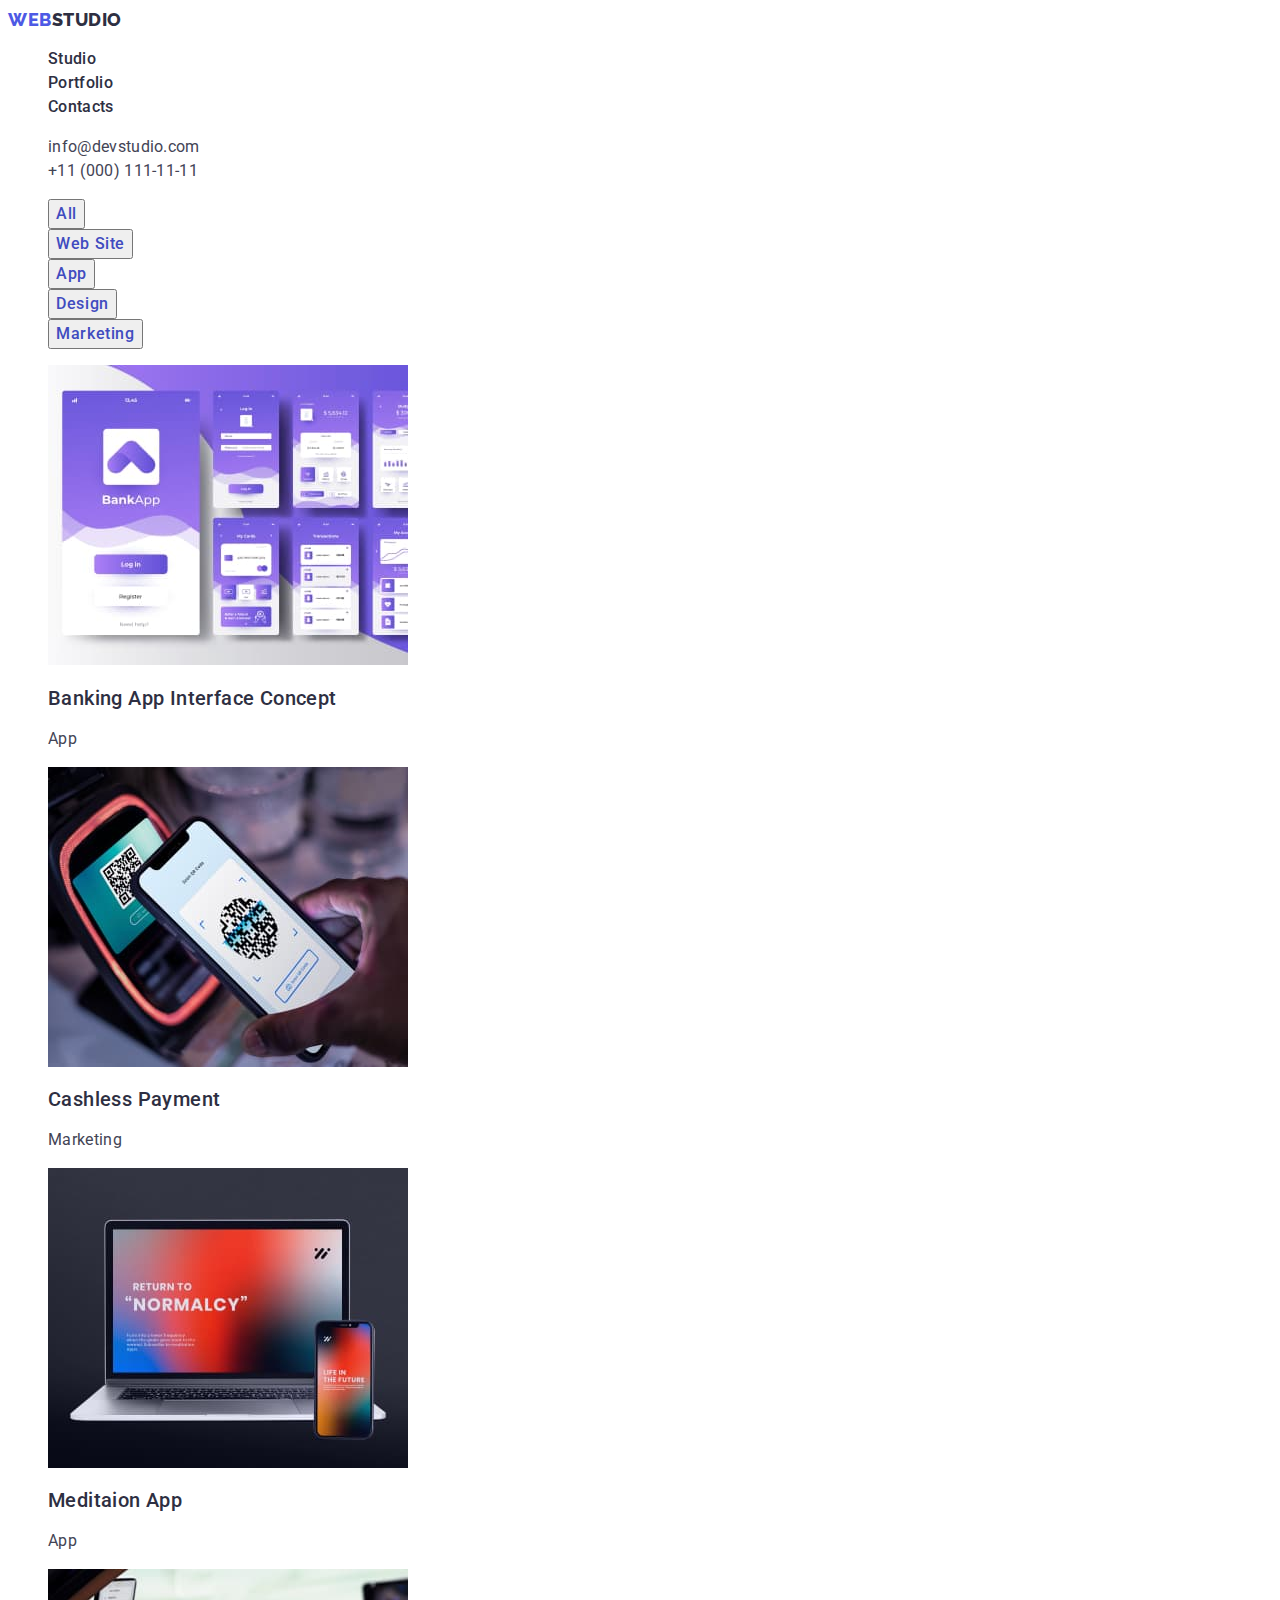
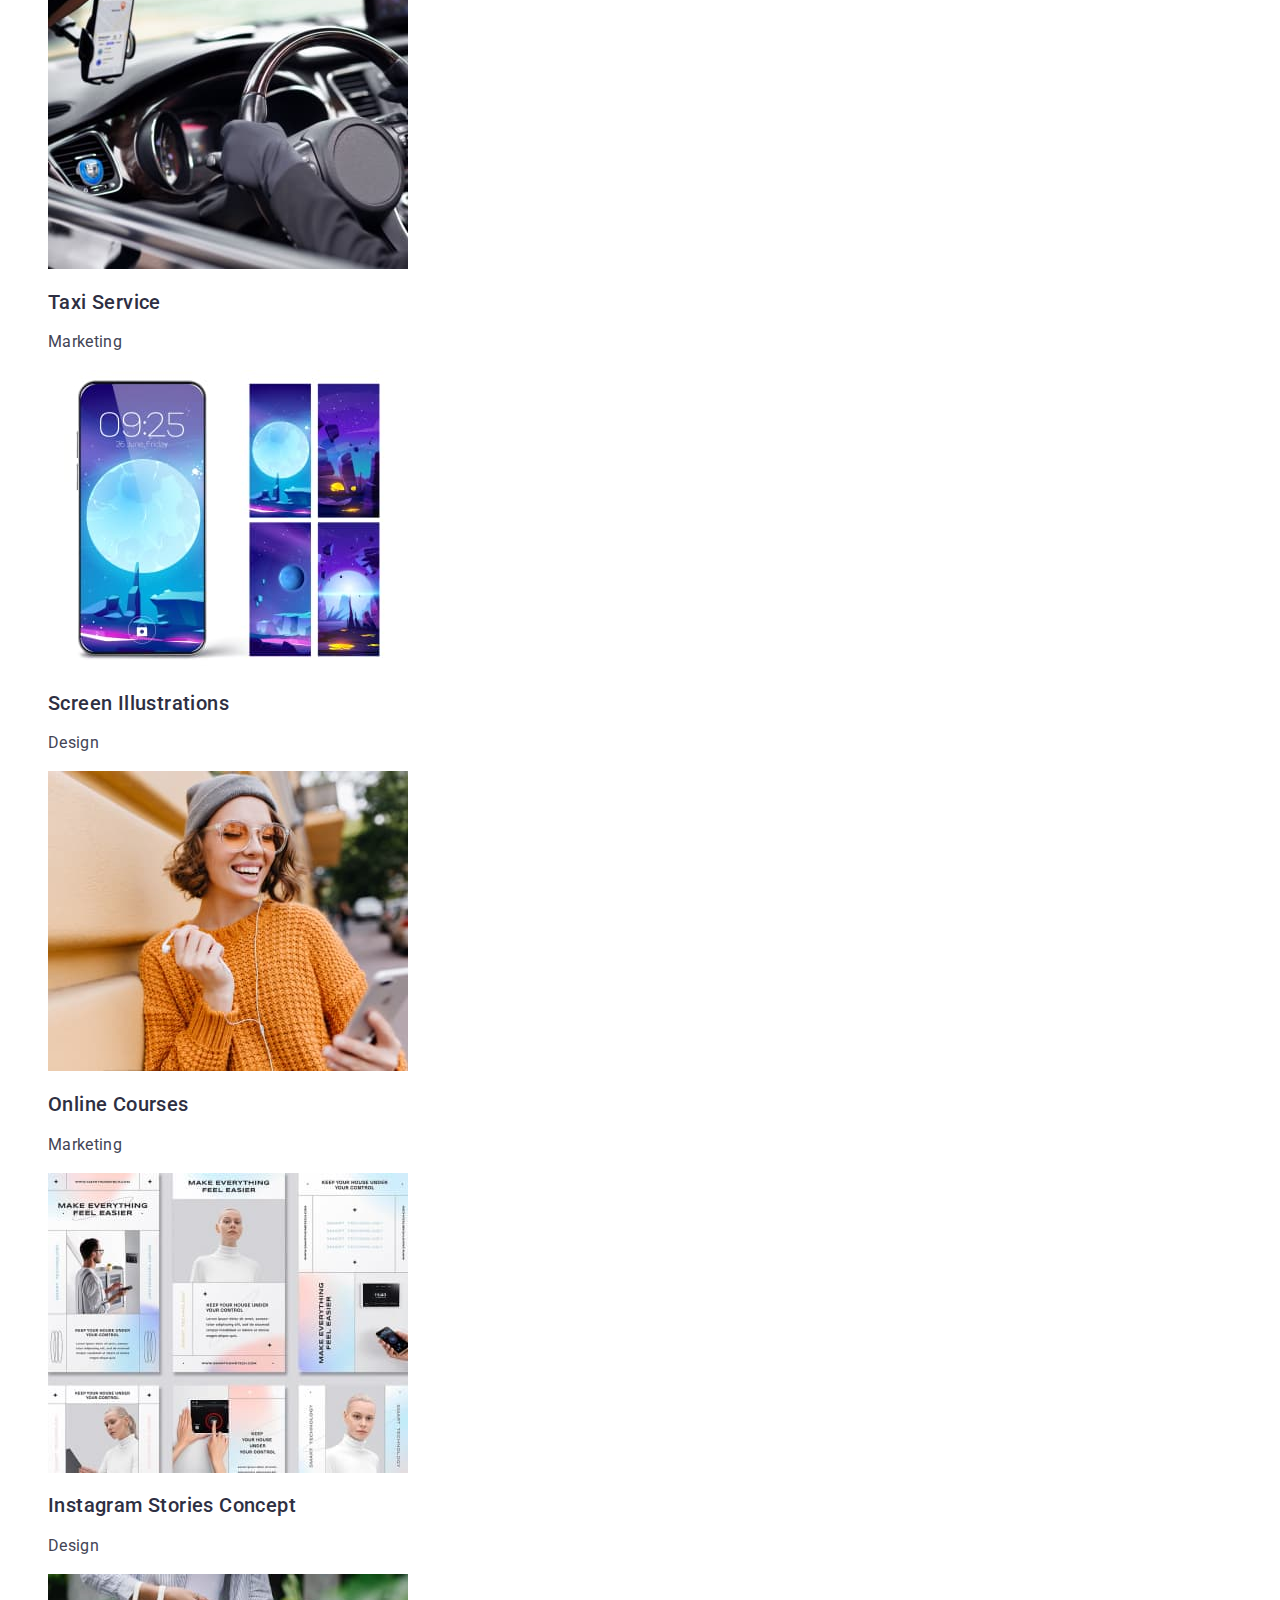
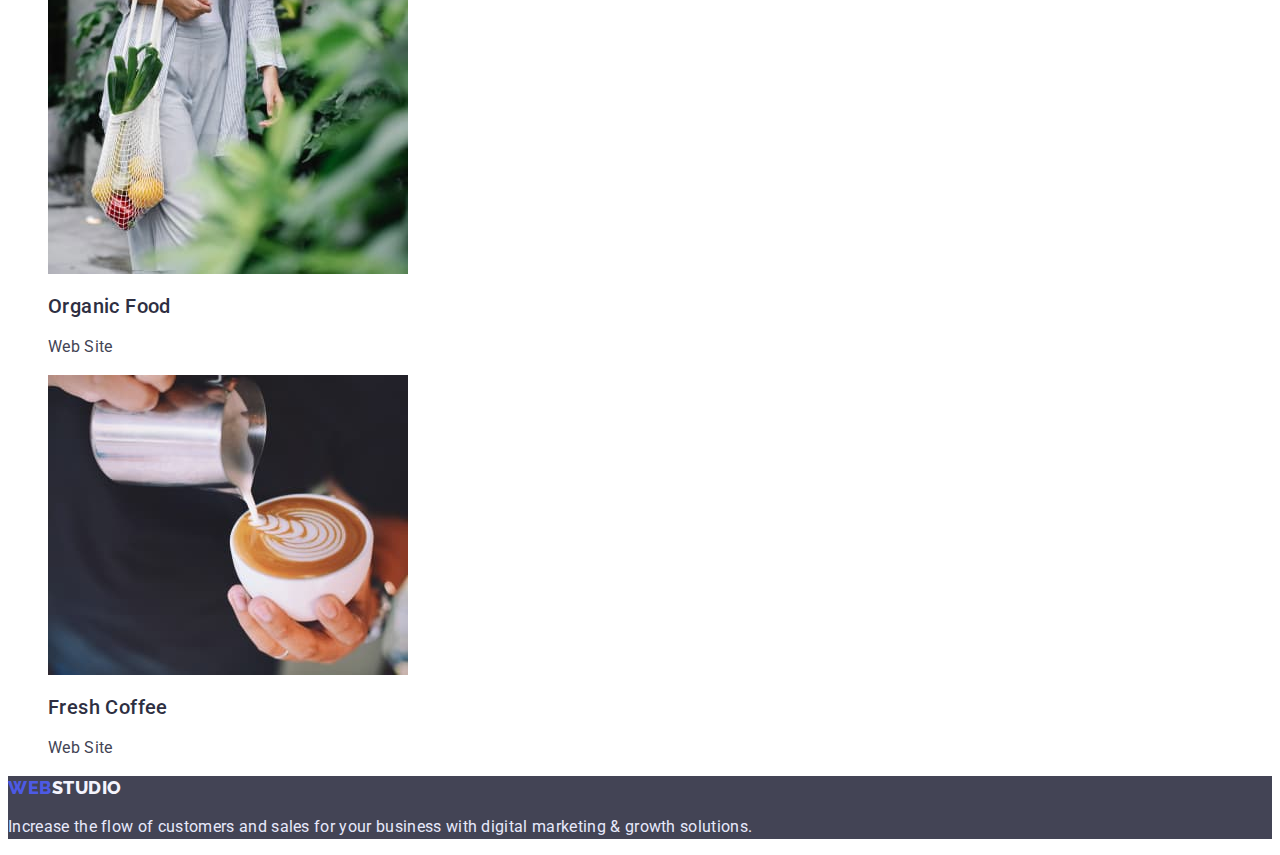
==== portfolio.html @ 94c4f888 "work two" ====
<!DOCTYPE html>
<html lang="en">
<head>
    <meta charset="UTF-8">
    <meta http-equiv="X-UA-Compatible" content="IE=edge">
    <meta name="viewport" content="width=device-width, initial-scale=1.0">
    <title>Document</title>
    <link rel="preconnect" href="https://fonts.googleapis.com">
    <link rel="preconnect" href="https://fonts.gstatic.com" crossorigin>
    <link href="https://fonts.googleapis.com/css2?family=Raleway:wght@800&family=Roboto:wght@400;500;700;900&display=swap" 
    rel="stylesheet">
    
    <link rel="stylesheet" href="css/style.css">
</head>
<body>
    <header class="header">
        <nav class="header-navigation">
            <a href="./index.html" class="header-logo link"> Web<span class="colortext-logo">Studio</span>  </a> 
            <ul class="header-list list">
                <li class="header-item"><a href="#studio" class="header-link link" id="studio">Studio</a></li>
                <li class="header-item"><a href="portfolio.html" class="header-link link" id="portfolio">Portfolio</a></li>
                <li class="header-item"><a href="" class="header-link link">Contacts</a></li>
            </ul>
        </nav>
        <address class="header-address">
            <ul class="header-address-list list">
                <li>
                    <a href="mailto:info@devstudio.com" class="header-gmail link " > info@devstudio.com</a>
                    </li>
                <li>
                    <a href="tel:+110001111111" class="header-tell link  " >  +11 (000) 111-11-11</a>
                </li> 
            </ul>
        </address>
    </header>
    <main>
        <section>
            <ul class="button-list list">
                <li>
                    <button type="button" class="button-list-text">All</button>
                </li>
                <li>
                    <button type="button" class="button-list-text">Web Site</button>
                </li>
                <li>
                    <button type="button" class="button-list-text">App</button>
                </li>
                <li>
                    <button type="button" class="button-list-text">Design</button>
                </li>
                <li>
                    <button type="button" class="button-list-text">Marketing</button>
                </li>
                </ul>
            <h1 class="visually-hidden">One section</h1>
            <ul class="photo-list list">
                <li>
                <img src="./img/photo-one.jpg" alt="img-photo-one" width="360">
                <h2 class="photo-title">Banking App Interface Concept</h2>
                <p class="pragraph-title">App</p>
            </li>
            <li><img src="./img/photo-two.jpg" alt="img-photo-two" width="360">
                <h2 class="photo-title">Cashless Payment</h2>
                <p class="pragraph-title">Marketing</p>
            </li>
            <li> <img src="./img/photo-three.jpg" alt="img-photo-three" width="360">
                <h2 class="photo-title">Meditaion App</h2>
                <p class="pragraph-title">App</p>
            </li>
            <li>
                <img src="./img/auto.jpg" alt="img-photo-auto" width="360">
                <h2 class="photo-title">Taxi Service</h2>
                <p class="pragraph-title">Marketing</p>
            </li>
            <li><img src="./img/phon.jpg" alt="img-photo-phone" width="360">
                <h2 class="photo-title">Screen Illustrations</h2>
                <p class="pragraph-title">Design</p>
            </li>
            <li> <img src="./img/girl.jpg" alt="img-photo-girle" width="360">
                <h2 class="photo-title"> Online Courses</h2>
                <p class="pragraph-title">Marketing</p>
            </li>
            <li>
                <img src="./img/stories.jpg" alt="img-stories" width="360"> 
                <h2 class="photo-title">Instagram Stories Concept</h2>
                <p class="pragraph-title">Design</p>
            </li>
            <li>
                <img src="./img/food.jpg" alt="img-food" width="360">
                <h2 class="photo-title">Organic Food</h2>
                <p class="pragraph-title">Web Site</p>
            </li>
            <li>
                <img src="./img/coffe.jpg" alt="img-coffe" width="360">
                <h2 class="photo-title">Fresh Coffee</h2>
                <p class="pragraph-title">Web Site</p>
            </li>
        </ul>  
        </section>
    </main>
    <footer class="footer">
        <a href="./index.html" class="header-logo link"> Web<span class="colortext">Studio</span>  </a> 
        <p class="footer-parag">Increase the flow of customers and sales for your 
            business with digital marketing & growth solutions.
        </p>
    </footer>
    </body>
</html>
---- css/style.css ----
body{
    font-family:'Roboto', sans-serif;
    color: var(--navyblue-headlines);
} 
/* _________прибрати крапки та підкресення______*/
.list{
    list-style: none;
}
.link{
    text-decoration: none;
}
/*__________________ заховати заголовок_______________*/
.visually-hidden {
    position: absolute;
    width: 1px;
    height: 1px;
    margin: -1px;
    border: 0;
    padding: 0;
    white-space: nowrap;
    clip-path: inset(100%);
    clip: rect(0 0 0 0);
    overflow: hidden;
}
/*  ___________________задати змінну________________________ */
:root{
--navyblue-headlines: #2E2F42;
--title:#FFFFFF;
--iris:#4D5AE5;
--layout-paragrph:#434455;
--paragraph-color-laver:#E7E9FC;
--cloud:#F4F4FD;
--portfolio-button:#404BBF;
}
/* HEADER */
.header-logo {
font-family: 'Raleway';
font-weight: 800;
font-size: 18px;
line-height: 1.3;
letter-spacing: 0.03em;
text-transform: uppercase;
color:var(--iris);
}
.colortext-logo {
    color: var(--navyblue-headlines);
}
.header-link {
font-weight: 500;
font-size: 16px;
line-height: 1.5;
letter-spacing: 0.02em;
color: var(--navyblue-headlines);
}
.header-link:hover,
.header-link:focus{
    color: var(--iris);
}
/* --------studio-------- */
.studio-suptitle{
    color:var(--navyblue-headlines);
}
.studio-title{
color:var(--navyblue-headlines);
}
.portfolio-suptitle{
color: var(--navyblue-headlines);
}
.portfolio-title{
color: var(--navyblue-headlines);
}
.header-gmail {
    font-style: normal;
    font-size: 16px;
    line-height: 1.5;
    letter-spacing: 0.02em;
    color: var(--layout-paragrph);
}
.header-gmail:hover,
.header-gmail:focus{
    color: var(--iris);
}
.header-tell{
    font-style: normal;
    font-size: 16px;
    line-height: 1.5;
    letter-spacing: 0.02em;
    color: var(--layout-paragrph);
}
.header-tell:hover,
.header-tell:focus{
    color: var(--iris);
}
/* _____________Section 1 - hero */
.hero {
background:var(--navyblue-headlines);
}
.hero-text {
font-size: 56px;
line-height: 1.07;
text-align: center;
letter-spacing: 0.02em;
color: var(--title);
}


.hero-button {
    font-family: 'Roboto',sans-serif;
    font-weight: 500;
    font-size: 16px;
    line-height: 1.5;
    letter-spacing: 0.04em;
    background-color:var(--portfolio-button);
    color:var(--title);
    cursor: pointer;
}
.hero-button:hover,
.hero-button:focus{
    background:var(--iris);

}
/*_________________ Section 2 _________________*/
.work-item-title {
    font-weight: 500;
    font-size: 20px;
    line-height: 1.2;
    letter-spacing: 0.02em;
    color:var(--navyblue-headlines);
}
.parag {
    font-size: 16px;
line-height: 1.5;
letter-spacing: 0.02em;
color:var(--layout-paragrph);
}
/*_______________ Section 3_______________________ */
.photo-text {
font-size: 36px;
line-height: 1.1;
text-align: center;
letter-spacing: 0.02em;
text-transform: capitalize;
color: var(--navyblue-headlines);
}
/* ______________________Section 4 _____________________*/
.title-our-time {
    font-size: 36px;
line-height: 1.1;
text-align: center;
letter-spacing: 0.02em;
text-transform: capitalize;
color: var(--navyblue-headlines);
}
.resume {
    font-weight: 500;
    font-size: 20px;
    line-height: 1.2;
    text-align: center;
    letter-spacing: 0.02em;
    color: var(--navyblue-headlines);
}
.paragraph-resume {
    font-size: 16px;
line-height: 1.5;
text-align: center;
letter-spacing: 0.02em;
color: var(--layout-paragrph);
}
/*______________________ footer */
.footer {
    background-color:var(--layout-paragrph);
}
.header-logo {
    font-family: 'Raleway';
font-weight: 800;
font-size: 18px;
line-height: 1.3;
letter-spacing: 0.03em;
text-transform: uppercase;
color:var(--iris);
    
}
.colortext {
    color: var(--cloud);
}
.footer-parag {
font-size: 16px;
line-height: 1.5;
letter-spacing: 0.02em;
color:var(--paragraph-color-laver);
}
.footer-name {
    position: absolute;
    width: 1440px;
    height: 310px;
    top: 2280px;
    font-family: 'Raleway';
font-weight: 800;
font-size: 18px;
line-height: 1.3;
align-items: center;
letter-spacing: 0.03em;
text-transform: uppercase;
color: var(--iris);
}
/*____________________________ portfolio __________________________________*/

.button-list-text {
    font-family: 'Roboto',sans-serif;
    font-weight: 500;
    font-size: 16px;
    line-height: 1.5;
    letter-spacing: 0.04em;
    color:var(--portfolio-button);
    cursor: pointer;
}

.button-list-text:hover,
.button-list-text:focus{
    background-color: var(--iris);
    color: var(--title);
}

.photo-title {
    font-weight: 500;
font-size: 20px;
line-height: 1.2;
letter-spacing: 0.02em;
color:var(--navyblue-headlines);
    
}
.pragraph-title {
font-size: 16px;
line-height: 1.5;
letter-spacing: 0.02em;
color:var(--layout-paragrph);

}
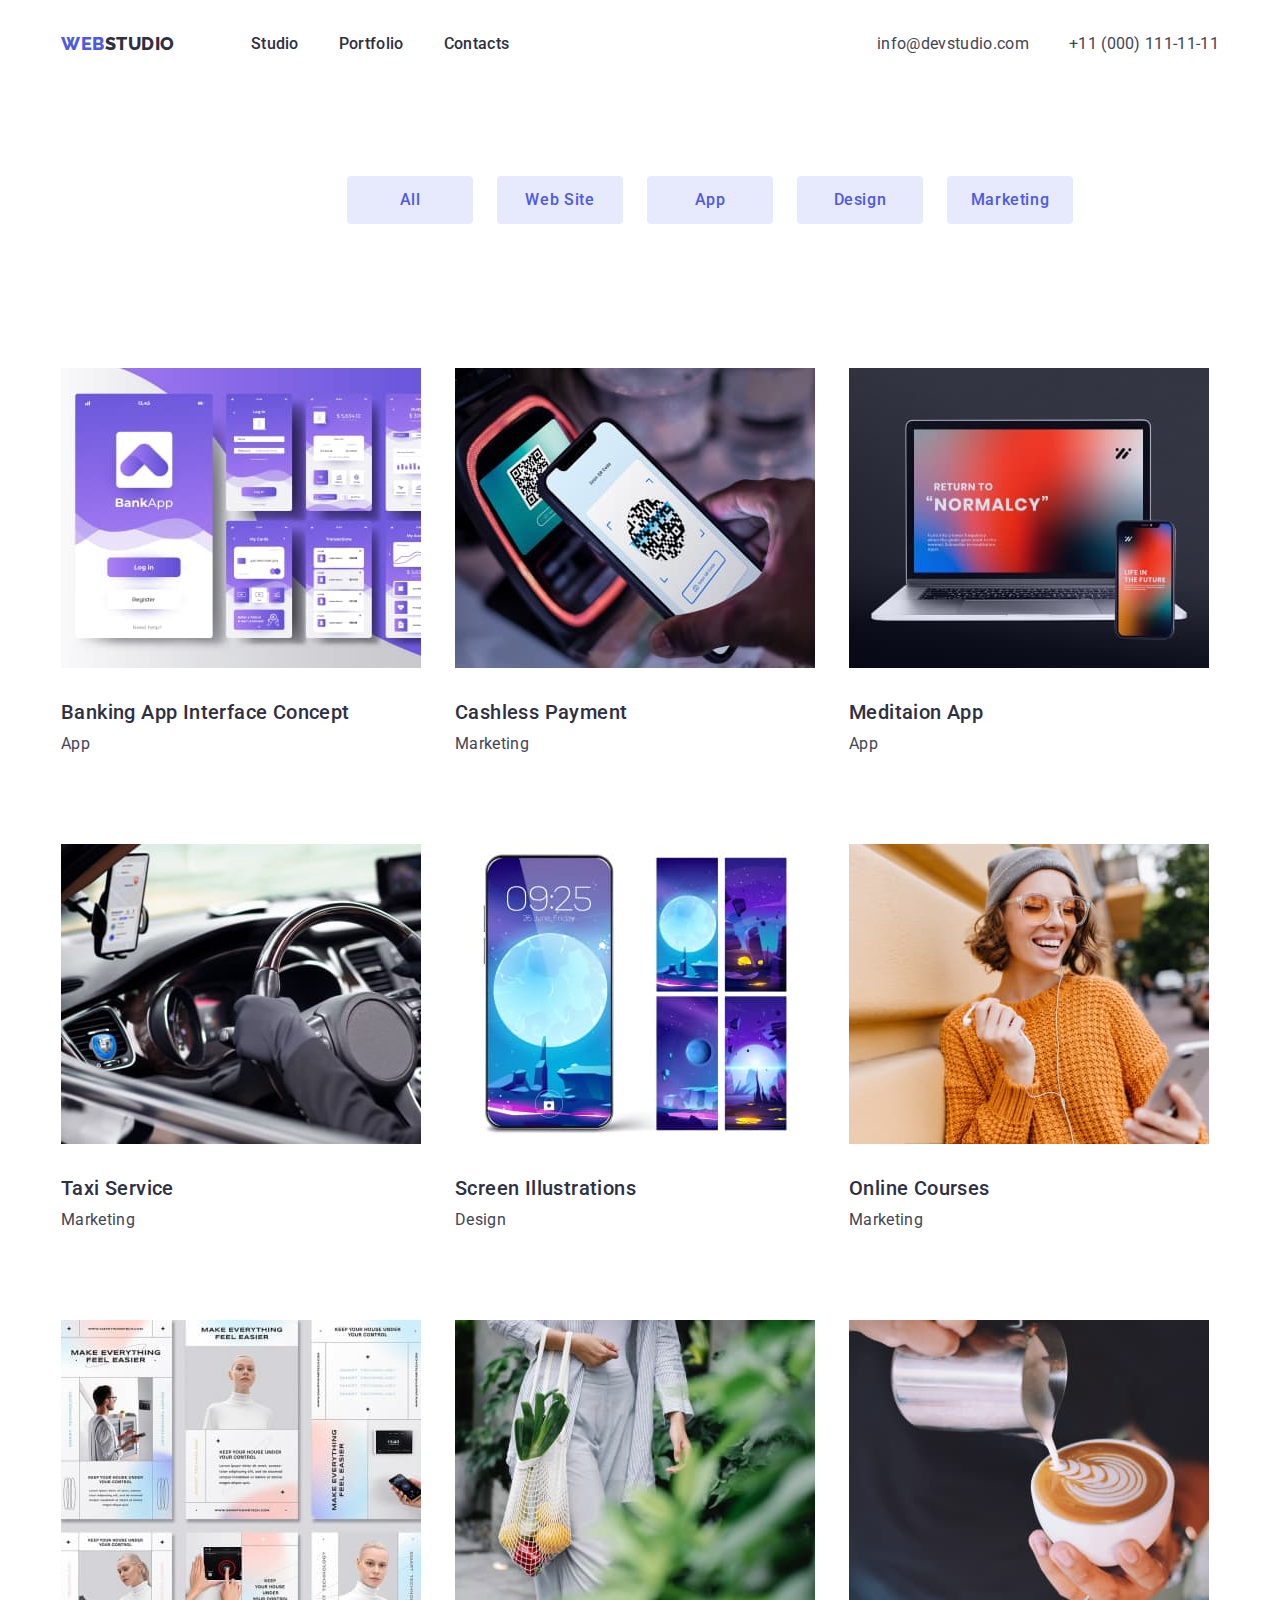
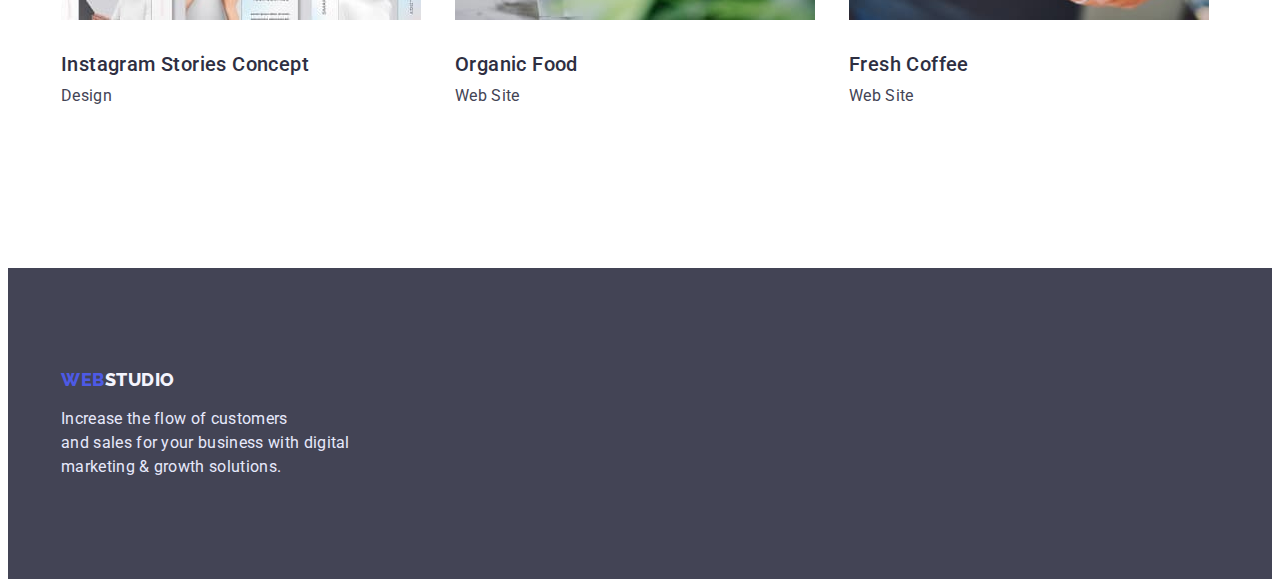
==== commit 9ddb02c6: "Flexbox" ====
--- a/portfolio.html
+++ b/portfolio.html
@@ -9,11 +9,17 @@
     <link rel="preconnect" href="https://fonts.gstatic.com" crossorigin>
     <link href="https://fonts.googleapis.com/css2?family=Raleway:wght@800&family=Roboto:wght@400;500;700;900&display=swap" 
     rel="stylesheet">
-    
+    <link rel="stylesheet" 
+    href="https://cdnjs.cloudflare.com/ajax/libs/modern-normalize/1.1.0/modern-normalize.min.css" 
+    integrity="sha512-wpPYUAdjBVSE4KJnH1VR1HeZfpl1ub8YT/NKx4PuQ5NmX2tKuGu6U/JRp5y+Y8XG2tV+wKQpNHVUX03MfMFn9Q==" 
+    crossorigin="anonymous" 
+    referrerpolicy="no-referrer"
+    />
     <link rel="stylesheet" href="css/style.css">
 </head>
 <body>
     <header class="header">
+        <div class="container  header-container">
         <nav class="header-navigation">
             <a href="./index.html" class="header-logo link"> Web<span class="colortext-logo">Studio</span>  </a> 
             <ul class="header-list list">
@@ -25,84 +31,123 @@
         <address class="header-address">
             <ul class="header-address-list list">
                 <li>
-                    <a href="mailto:info@devstudio.com" class="header-gmail link " > info@devstudio.com</a>
-                    </li>
+                <a href="mailto:info@devstudio.com" class="header-gmail link " > info@devstudio.com</a>
+                </li>
                 <li>
-                    <a href="tel:+110001111111" class="header-tell link  " >  +11 (000) 111-11-11</a>
+                <a href="tel:+110001111111" class="header-tell link  " >  +11 (000) 111-11-11</a>
                 </li> 
             </ul>
         </address>
+        </div>
     </header>
     <main>
         <section>
+            <div class="container list-but">
             <ul class="button-list list">
-                <li>
+                <div class="size-dutton">
+                <li class="button">
                     <button type="button" class="button-list-text">All</button>
                 </li>
-                <li>
+            </div>
+            <div class="size-dutton">
+                <li  class="button">
                     <button type="button" class="button-list-text">Web Site</button>
                 </li>
-                <li>
+            </div>
+                <div class="size-dutton">
+                <li class="button">
                     <button type="button" class="button-list-text">App</button>
                 </li>
-                <li>
+            </div>
+                <div class="size-dutton">
+                <li class="button">
                     <button type="button" class="button-list-text">Design</button>
                 </li>
-                <li>
+            </div>
+                <div class="size-dutton">
+                <li class="button">
                     <button type="button" class="button-list-text">Marketing</button>
                 </li>
+            </div>
                 </ul>
+            </div>
+                <div class="container">
             <h1 class="visually-hidden">One section</h1>
-            <ul class="photo-list list">
-                <li>
+            <div class="gallery-photo">
+            <ul class="section-gallery list">
+                <li class=" gallery">
                 <img src="./img/photo-one.jpg" alt="img-photo-one" width="360">
+                <div class="title-port">
                 <h2 class="photo-title">Banking App Interface Concept</h2>
                 <p class="pragraph-title">App</p>
+            </div>
             </li>
-            <li><img src="./img/photo-two.jpg" alt="img-photo-two" width="360">
+            <li class="gallery"><img src="./img/photo-two.jpg" alt="img-photo-two" width="360">
+                <div class="title-port">
                 <h2 class="photo-title">Cashless Payment</h2>
                 <p class="pragraph-title">Marketing</p>
+            </div>
             </li>
-            <li> <img src="./img/photo-three.jpg" alt="img-photo-three" width="360">
+            <li class="gallery"> <img src="./img/photo-three.jpg" alt="img-photo-three" width="360">
+                <div class="title-port">
                 <h2 class="photo-title">Meditaion App</h2>
                 <p class="pragraph-title">App</p>
+            </div>
             </li>
-            <li>
+            <li class="gallery">
                 <img src="./img/auto.jpg" alt="img-photo-auto" width="360">
+                <div class="title-port">
                 <h2 class="photo-title">Taxi Service</h2>
                 <p class="pragraph-title">Marketing</p>
+            </div>
             </li>
-            <li><img src="./img/phon.jpg" alt="img-photo-phone" width="360">
+            <li class="gallery"><img src="./img/phon.jpg" alt="img-photo-phone" width="360">
+                <div class="title-port">
                 <h2 class="photo-title">Screen Illustrations</h2>
                 <p class="pragraph-title">Design</p>
+            </div>
             </li>
-            <li> <img src="./img/girl.jpg" alt="img-photo-girle" width="360">
+            <li class="gallery"> <img src="./img/girl.jpg" alt="img-photo-girle" width="360">
+                <div class="title-port">
                 <h2 class="photo-title"> Online Courses</h2>
                 <p class="pragraph-title">Marketing</p>
+            </div>
             </li>
-            <li>
+            <li class="gallery">
                 <img src="./img/stories.jpg" alt="img-stories" width="360"> 
+                <div class="title-port">
                 <h2 class="photo-title">Instagram Stories Concept</h2>
                 <p class="pragraph-title">Design</p>
+            </div>
             </li>
-            <li>
+            <li class="gallery">
                 <img src="./img/food.jpg" alt="img-food" width="360">
+                <div class="title-port">
                 <h2 class="photo-title">Organic Food</h2>
                 <p class="pragraph-title">Web Site</p>
+            </div>
             </li>
-            <li>
+            <li class="gallery">
                 <img src="./img/coffe.jpg" alt="img-coffe" width="360">
+                <div class="title-port">
                 <h2 class="photo-title">Fresh Coffee</h2>
                 <p class="pragraph-title">Web Site</p>
+            </div>
             </li>
-        </ul>  
+        </ul>
+        </div> 
+        </div>
         </section>
     </main>
     <footer class="footer">
+        <div class="container  logo ">
         <a href="./index.html" class="header-logo link"> Web<span class="colortext">Studio</span>  </a> 
-        <p class="footer-parag">Increase the flow of customers and sales for your 
-            business with digital marketing & growth solutions.
+    </div>
+        <div class="container">
+        <p class="footer-parag">Increase the flow of customers  <br> and sales for your 
+        business with digital <br> marketing & growth solutions.
         </p>
+        </div>
     </footer>
     </body>
 </html>--- a/css/style.css
+++ b/css/style.css
@@ -2,6 +2,24 @@
     font-family:'Roboto', sans-serif;
     color: var(--navyblue-headlines);
 } 
+h1,h2,h3,h4,h5,h6,p{
+    margin: 0%;
+}
+ul{
+    margin: 0%;
+    padding: 0ch;
+}
+.container{
+    width: 1158px;
+    padding-left: 15px;
+    padding-right: 15px;
+    margin-left: auto;
+    margin-right: auto;
+}
+
+img{
+    display: block;
+}
 /* _________прибрати крапки та підкресення______*/
 .list{
     list-style: none;
@@ -31,8 +49,31 @@
 --paragraph-color-laver:#E7E9FC;
 --cloud:#F4F4FD;
 --portfolio-button:#404BBF;
+--border:#E7E9FC;
 }
 /* HEADER */
+.header-address-list {
+    display: flex;
+}
+.header-container{
+    display: flex;
+}
+.header-navigation {
+    display: flex;
+    align-items: center;
+    margin-right: auto;
+}
+.header-list {
+    display: flex;
+    gap: 40px;
+}
+.header {
+    padding-top: 24px;
+    padding-bottom: 24px;
+}
+.header-logo{
+    margin-right: 76px;
+}
 .header-logo {
 font-family: 'Raleway';
 font-weight: 800;
@@ -43,7 +84,7 @@
 color:var(--iris);
 }
 .colortext-logo {
-    color: var(--navyblue-headlines);
+color: var(--navyblue-headlines);
 }
 .header-link {
 font-weight: 500;
@@ -51,6 +92,8 @@
 line-height: 1.5;
 letter-spacing: 0.02em;
 color: var(--navyblue-headlines);
+padding-top: 24px;
+padding-bottom: 24px;
 }
 .header-link:hover,
 .header-link:focus{
@@ -75,6 +118,9 @@
     line-height: 1.5;
     letter-spacing: 0.02em;
     color: var(--layout-paragrph);
+    padding-top: 24px;
+    padding-bottom: 24px;
+    margin-right: 40px;
 }
 .header-gmail:hover,
 .header-gmail:focus{
@@ -86,6 +132,8 @@
     line-height: 1.5;
     letter-spacing: 0.02em;
     color: var(--layout-paragrph);
+    padding-top: 24px;
+    padding-bottom: 24px;
 }
 .header-tell:hover,
 .header-tell:focus{
@@ -94,6 +142,9 @@
 /* _____________Section 1 - hero */
 .hero {
 background:var(--navyblue-headlines);
+padding-top: 188px;
+padding-bottom: 292px;
+margin: 0 auto;
 }
 .hero-text {
 font-size: 56px;
@@ -101,10 +152,11 @@
 text-align: center;
 letter-spacing: 0.02em;
 color: var(--title);
-}
-
-
+margin-bottom: 48px;
+}
 .hero-button {
+    min-width: 160px;
+    min-height: 56px;
     font-family: 'Roboto',sans-serif;
     font-weight: 500;
     font-size: 16px;
@@ -113,19 +165,31 @@
     background-color:var(--portfolio-button);
     color:var(--title);
     cursor: pointer;
+    box-shadow: 0px 4px 4px rgba(0, 0, 0, 0.15);
+    border-radius: 4px;
+    display: flex;
+    display: block;
+    margin: 0 auto;
 }
 .hero-button:hover,
 .hero-button:focus{
-    background:var(--iris);
-
+background:var(--iris);
 }
 /*_________________ Section 2 _________________*/
+.section{
+    padding-top: 120px;
+    padding-bottom: 120px;
+    display: flex;
+    gap: 24px;
+}
+/*_________________ _________________*/
 .work-item-title {
     font-weight: 500;
     font-size: 20px;
     line-height: 1.2;
     letter-spacing: 0.02em;
     color:var(--navyblue-headlines);
+    margin-bottom: 8px;
 }
 .parag {
     font-size: 16px;
@@ -134,6 +198,9 @@
 color:var(--layout-paragrph);
 }
 /*_______________ Section 3_______________________ */
+.ph-cal{
+    width: calc((100% - 48px) /3 );
+}
 .photo-text {
 font-size: 36px;
 line-height: 1.1;
@@ -141,98 +208,121 @@
 letter-spacing: 0.02em;
 text-transform: capitalize;
 color: var(--navyblue-headlines);
+margin-bottom: 72px;
 }
 /* ______________________Section 4 _____________________*/
+/* щоб не ламалася сітка*/
+.resume-itm{
+width: calc((100% - 72px) / 4);
+flex-shrink: 0;
+}
+.content-resume {
+padding-top: 32px;
+}
 .title-our-time {
-    font-size: 36px;
+font-size: 36px;
 line-height: 1.1;
 text-align: center;
 letter-spacing: 0.02em;
 text-transform: capitalize;
 color: var(--navyblue-headlines);
+margin-bottom: 72px;
 }
 .resume {
-    font-weight: 500;
-    font-size: 20px;
-    line-height: 1.2;
-    text-align: center;
-    letter-spacing: 0.02em;
-    color: var(--navyblue-headlines);
+font-weight: 500;
+font-size: 20px;
+line-height: 1.2;
+text-align: center;
+letter-spacing: 0.02em;
+color: var(--navyblue-headlines);
+margin-bottom: 8px;
 }
 .paragraph-resume {
-    font-size: 16px;
+font-size: 16px;
 line-height: 1.5;
 text-align: center;
 letter-spacing: 0.02em;
 color: var(--layout-paragrph);
+margin-bottom: 8px;
 }
 /*______________________ footer */
 .footer {
-    background-color:var(--layout-paragrph);
-}
-.header-logo {
-    font-family: 'Raleway';
-font-weight: 800;
-font-size: 18px;
-line-height: 1.3;
-letter-spacing: 0.03em;
-text-transform: uppercase;
-color:var(--iris);
-    
+background-color:var(--layout-paragrph);
+padding-top: 100px;
+padding-bottom: 100px;
+}
+.logo{
+margin-bottom: 16px;
 }
 .colortext {
-    color: var(--cloud);
+color: var(--cloud);
 }
 .footer-parag {
 font-size: 16px;
 line-height: 1.5;
 letter-spacing: 0.02em;
-color:var(--paragraph-color-laver);
-}
-.footer-name {
-    position: absolute;
-    width: 1440px;
-    height: 310px;
-    top: 2280px;
-    font-family: 'Raleway';
-font-weight: 800;
-font-size: 18px;
-line-height: 1.3;
-align-items: center;
-letter-spacing: 0.03em;
-text-transform: uppercase;
-color: var(--iris);
+color:var(--paragraph-color-laver)
 }
 /*____________________________ portfolio __________________________________*/
-
+.list-but{
+    padding-top:  96px;;
+    padding-bottom: 72px;
+    max-width: 586px;
+}
+.button-list{
+    display: flex;
+    gap: 24px;
+}
 .button-list-text {
+    min-width: 126px;
+    min-height:48px ;
     font-family: 'Roboto',sans-serif;
     font-weight: 500;
     font-size: 16px;
     line-height: 1.5;
     letter-spacing: 0.04em;
-    color:var(--portfolio-button);
+    background-color:var(--border);
+    color:var(--iris);
     cursor: pointer;
-}
-
+    border: 1px;
+    border-radius: 4px;
+    display: flex;
+    display: block;
+    margin: 0 auto;
+}
 .button-list-text:hover,
 .button-list-text:focus{
     background-color: var(--iris);
-    color: var(--title);
-}
-
+    color: var(--cloud);
+}
+.gallery{
+    width: calc((100% - 48px) / 3);
+    flex-shrink: 0;
+}
+.section-gallery{
+    padding-top: 72px;
+    padding-bottom: 120px;
+    display: flex;
+    flex-wrap: wrap;
+    row-gap: 48px;
+    column-gap: 24px;
+}
+.title-port{
+    padding-top: 32px;
+    padding-bottom: 32px;
+}
 .photo-title {
     font-weight: 500;
 font-size: 20px;
 line-height: 1.2;
 letter-spacing: 0.02em;
 color:var(--navyblue-headlines);
-    
+margin-bottom: 8px;
 }
 .pragraph-title {
 font-size: 16px;
 line-height: 1.5;
 letter-spacing: 0.02em;
 color:var(--layout-paragrph);
-
+margin-bottom: 8px;
 }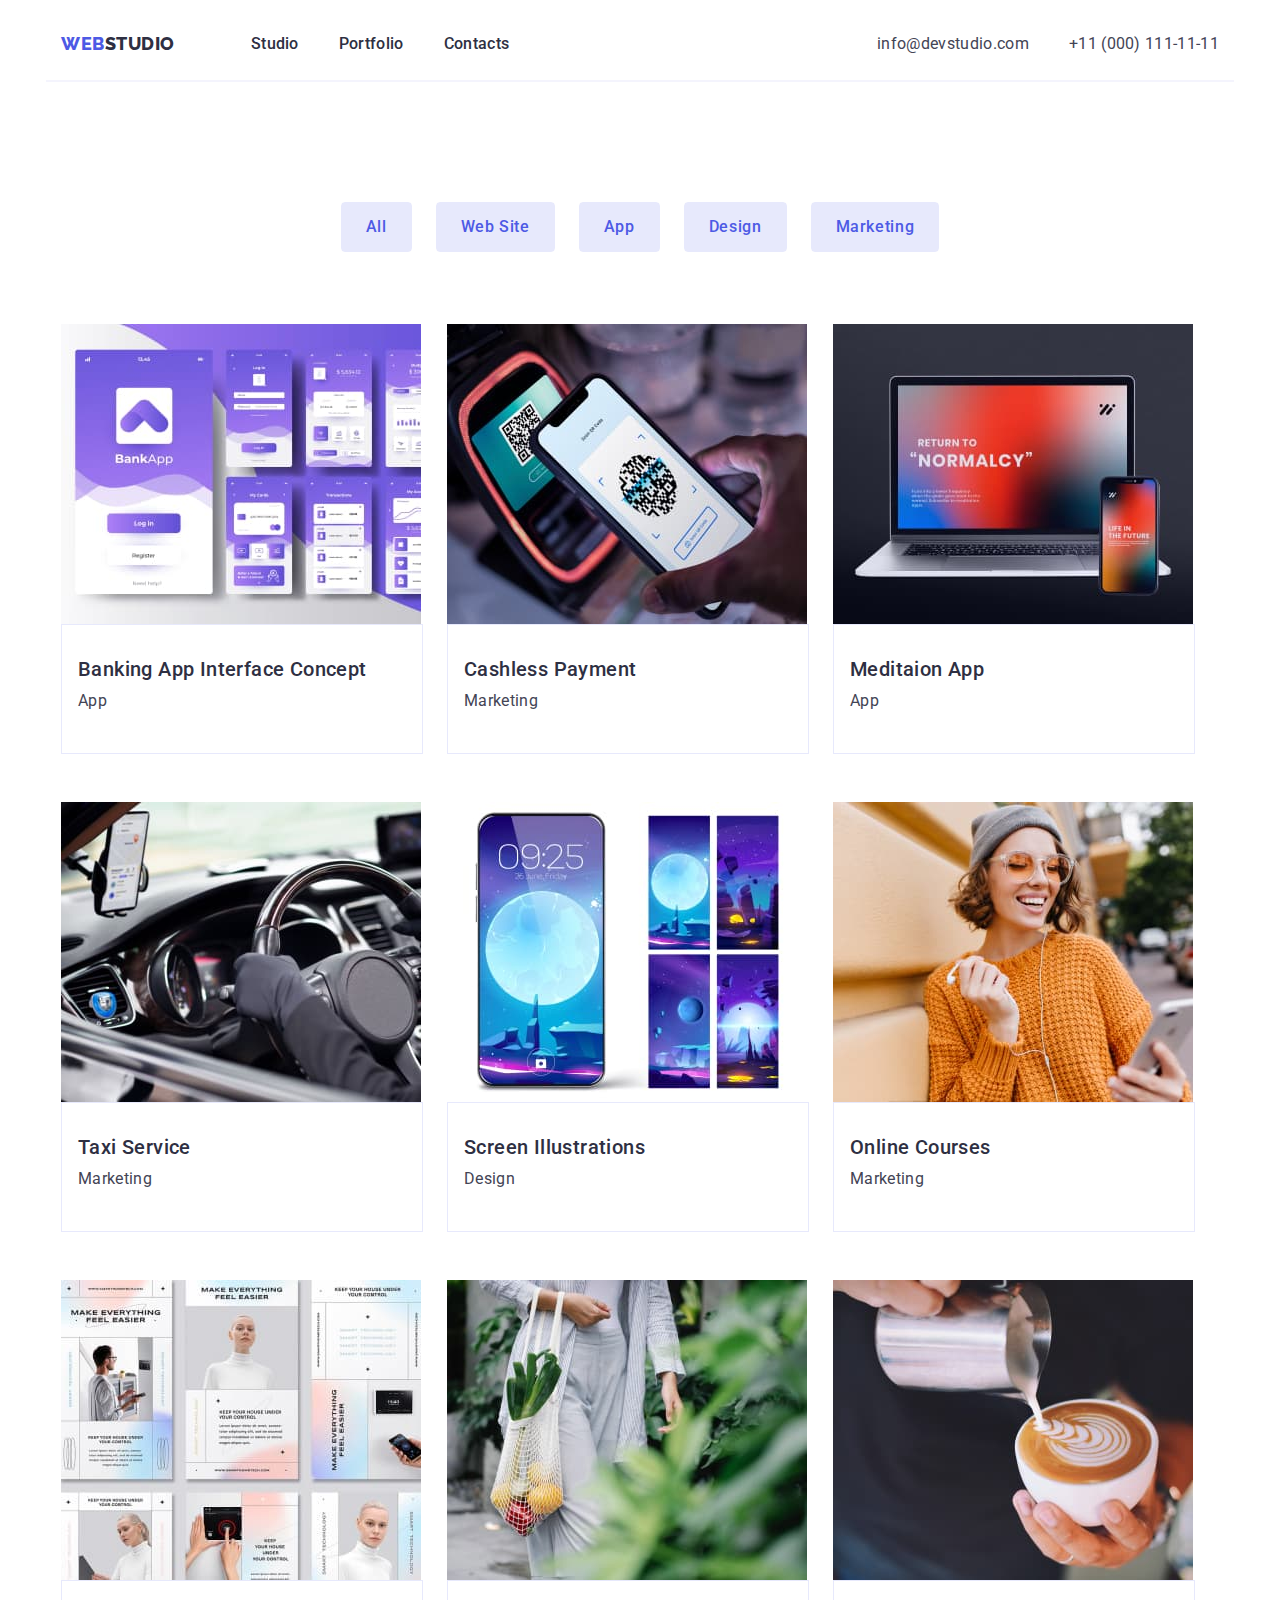
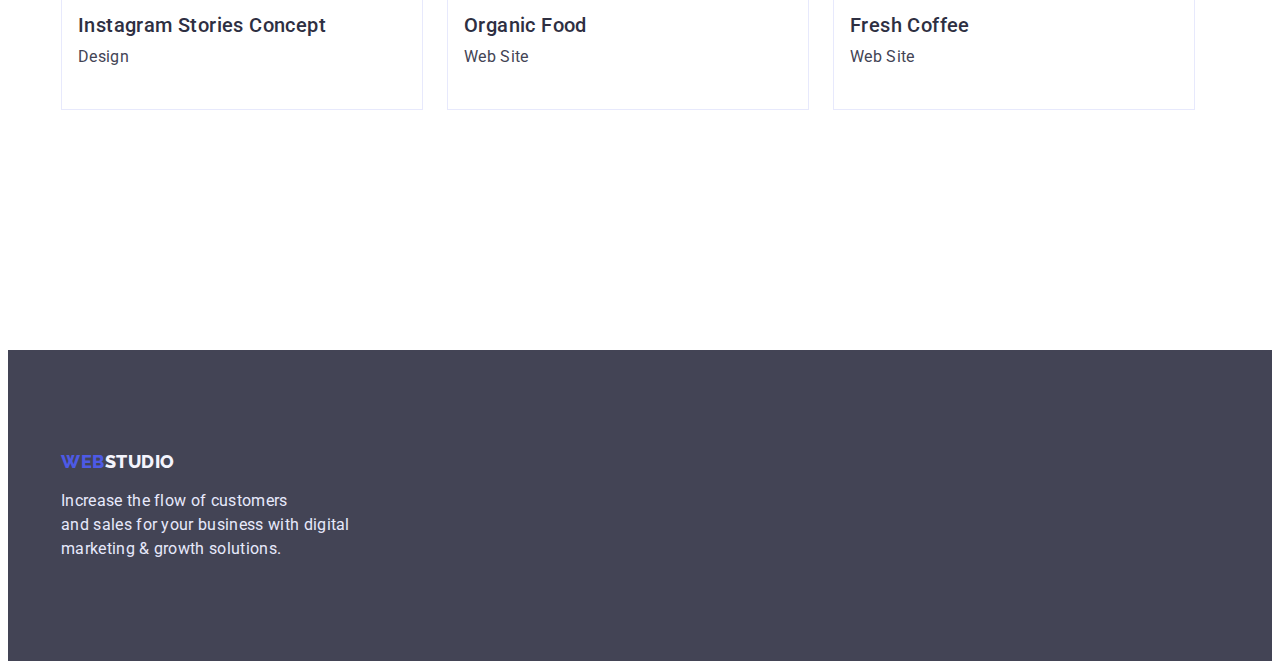
==== commit 81d56115: "work 24.01.23" ====
--- a/portfolio.html
+++ b/portfolio.html
@@ -23,7 +23,7 @@
         <nav class="header-navigation">
             <a href="./index.html" class="header-logo link"> Web<span class="colortext-logo">Studio</span>  </a> 
             <ul class="header-list list">
-                <li class="header-item"><a href="#studio" class="header-link link" id="studio">Studio</a></li>
+                <li class="header-item"><a href="index.html" class="header-link link" id="studio">Studio</a></li>
                 <li class="header-item"><a href="portfolio.html" class="header-link link" id="portfolio">Portfolio</a></li>
                 <li class="header-item"><a href="" class="header-link link">Contacts</a></li>
             </ul>
@@ -41,37 +41,29 @@
         </div>
     </header>
     <main>
-        <section>
-            <div class="container list-but">
+        <section class="section">
+            <div class="container  button-class">
             <ul class="button-list list">
-                <div class="size-dutton">
                 <li class="button">
                     <button type="button" class="button-list-text">All</button>
                 </li>
-            </div>
-            <div class="size-dutton">
                 <li  class="button">
                     <button type="button" class="button-list-text">Web Site</button>
                 </li>
-            </div>
-                <div class="size-dutton">
                 <li class="button">
                     <button type="button" class="button-list-text">App</button>
                 </li>
-            </div>
-                <div class="size-dutton">
                 <li class="button">
                     <button type="button" class="button-list-text">Design</button>
                 </li>
-            </div>
-                <div class="size-dutton">
                 <li class="button">
                     <button type="button" class="button-list-text">Marketing</button>
                 </li>
+            </ul>
             </div>
-                </ul>
-            </div>
-                <div class="container">
+
+
+            <div class="container">
             <h1 class="visually-hidden">One section</h1>
             <div class="gallery-photo">
             <ul class="section-gallery list">
@@ -82,13 +74,15 @@
                 <p class="pragraph-title">App</p>
             </div>
             </li>
-            <li class="gallery"><img src="./img/photo-two.jpg" alt="img-photo-two" width="360">
+            <li class="gallery">
+                <img src="./img/photo-two.jpg" alt="img-photo-two" width="360">
                 <div class="title-port">
                 <h2 class="photo-title">Cashless Payment</h2>
                 <p class="pragraph-title">Marketing</p>
             </div>
             </li>
-            <li class="gallery"> <img src="./img/photo-three.jpg" alt="img-photo-three" width="360">
+            <li class="gallery"> 
+                <img src="./img/photo-three.jpg" alt="img-photo-three" width="360">
                 <div class="title-port">
                 <h2 class="photo-title">Meditaion App</h2>
                 <p class="pragraph-title">App</p>
@@ -101,7 +95,8 @@
                 <p class="pragraph-title">Marketing</p>
             </div>
             </li>
-            <li class="gallery"><img src="./img/phon.jpg" alt="img-photo-phone" width="360">
+            <li class="gallery">
+                <img src="./img/phon.jpg" alt="img-photo-phone" width="360">
                 <div class="title-port">
                 <h2 class="photo-title">Screen Illustrations</h2>
                 <p class="pragraph-title">Design</p>
@@ -140,10 +135,8 @@
         </section>
     </main>
     <footer class="footer">
-        <div class="container  logo ">
+        <div class="container">
         <a href="./index.html" class="header-logo link"> Web<span class="colortext">Studio</span>  </a> 
-    </div>
-        <div class="container">
         <p class="footer-parag">Increase the flow of customers  <br> and sales for your 
         business with digital <br> marketing & growth solutions.
         </p>
--- a/css/style.css
+++ b/css/style.css
@@ -3,11 +3,11 @@
     color: var(--navyblue-headlines);
 } 
 h1,h2,h3,h4,h5,h6,p{
-    margin: 0%;
+    margin: 0;
 }
 ul{
-    margin: 0%;
-    padding: 0ch;
+    margin: 0;
+    padding: 0;
 }
 .container{
     width: 1158px;
@@ -16,9 +16,14 @@
     margin-left: auto;
     margin-right: auto;
 }
-
 img{
     display: block;
+    max-width: 100%;
+    height: auto;
+}
+.section{
+    padding-top: 120px;
+    padding-bottom: 120px;
 }
 /* _________прибрати крапки та підкресення______*/
 .list{
@@ -50,8 +55,14 @@
 --cloud:#F4F4FD;
 --portfolio-button:#404BBF;
 --border:#E7E9FC;
+--set:24px;
 }
 /* HEADER */
+.header-container{
+    padding-top: 24px;
+    padding-bottom: 24px;
+    border-bottom: 2px solid var(--cloud);
+}
 .header-address-list {
     display: flex;
 }
@@ -66,10 +77,6 @@
 .header-list {
     display: flex;
     gap: 40px;
-}
-.header {
-    padding-top: 24px;
-    padding-bottom: 24px;
 }
 .header-logo{
     margin-right: 76px;
@@ -143,8 +150,9 @@
 .hero {
 background:var(--navyblue-headlines);
 padding-top: 188px;
-padding-bottom: 292px;
+padding-bottom: 188px;
 margin: 0 auto;
+border: none;
 }
 .hero-text {
 font-size: 56px;
@@ -155,8 +163,7 @@
 margin-bottom: 48px;
 }
 .hero-button {
-    min-width: 160px;
-    min-height: 56px;
+    padding: 16px 32px;
     font-family: 'Roboto',sans-serif;
     font-weight: 500;
     font-size: 16px;
@@ -167,22 +174,23 @@
     cursor: pointer;
     box-shadow: 0px 4px 4px rgba(0, 0, 0, 0.15);
     border-radius: 4px;
-    display: flex;
     display: block;
     margin: 0 auto;
+    border: none;
 }
 .hero-button:hover,
 .hero-button:focus{
 background:var(--iris);
 }
 /*_________________ Section 2 _________________*/
-.section{
-    padding-top: 120px;
-    padding-bottom: 120px;
-    display: flex;
-    gap: 24px;
-}
-/*_________________ _________________*/
+.work-list{
+    display: flex;
+    margin-left: calc(-1 * var(--set));
+}
+.work-item{
+    flex-basis: calc(100% /3 - var(--set) );
+    margin-left: var(--set);
+}
 .work-item-title {
     font-weight: 500;
     font-size: 20px;
@@ -192,14 +200,19 @@
     margin-bottom: 8px;
 }
 .parag {
-    font-size: 16px;
+font-size: 16px;
 line-height: 1.5;
 letter-spacing: 0.02em;
 color:var(--layout-paragrph);
 }
 /*_______________ Section 3_______________________ */
 .ph-cal{
-    width: calc((100% - 48px) /3 );
+    flex-basis: calc(100% / 3 - var(--set));
+}
+.photo-list{
+    display: flex;
+    gap:  var(--set);
+    padding: 0;
 }
 .photo-text {
 font-size: 36px;
@@ -213,11 +226,18 @@
 /* ______________________Section 4 _____________________*/
 /* щоб не ламалася сітка*/
 .resume-itm{
-width: calc((100% - 72px) / 4);
-flex-shrink: 0;
+    flex-basis: calc(100% / 3 - var(--set));
+}
+.resume-list{
+    display: flex;
+    gap: var(--set);
 }
 .content-resume {
 padding-top: 32px;
+padding-bottom: 16px;
+background:var(--title);
+box-shadow: 0px 1px 6px rgba(46, 47, 66, 0.08), 0px 1px 1px rgba(46, 47, 66, 0.16), 0px 2px 1px rgba(46, 47, 66, 0.08);
+border-radius: 0px 0px 4px 4px;
 }
 .title-our-time {
 font-size: 36px;
@@ -251,9 +271,6 @@
 padding-top: 100px;
 padding-bottom: 100px;
 }
-.logo{
-margin-bottom: 16px;
-}
 .colortext {
 color: var(--cloud);
 }
@@ -261,21 +278,24 @@
 font-size: 16px;
 line-height: 1.5;
 letter-spacing: 0.02em;
-color:var(--paragraph-color-laver)
+color:var(--paragraph-color-laver);
+padding-top: 16px;
 }
 /*____________________________ portfolio __________________________________*/
-.list-but{
-    padding-top:  96px;;
-    padding-bottom: 72px;
-    max-width: 586px;
-}
 .button-list{
     display: flex;
-    gap: 24px;
+    justify-content: center;
+    gap: var(--set);
+}
+.button{
+background:var(--cloud);
+border: 1px solid var(--border);
+border-radius: 4px;
+flex: none;
+flex-grow: 0;
 }
 .button-list-text {
-    min-width: 126px;
-    min-height:48px ;
+    padding: 12px 24px;
     font-family: 'Roboto',sans-serif;
     font-weight: 500;
     font-size: 16px;
@@ -284,11 +304,9 @@
     background-color:var(--border);
     color:var(--iris);
     cursor: pointer;
-    border: 1px;
-    border-radius: 4px;
-    display: flex;
     display: block;
     margin: 0 auto;
+    border: none;
 }
 .button-list-text:hover,
 .button-list-text:focus{
@@ -296,8 +314,12 @@
     color: var(--cloud);
 }
 .gallery{
-    width: calc((100% - 48px) / 3);
-    flex-shrink: 0;
+    flex-basis: calc(100% / 3 - var(--set));
+}
+.section-gallery{
+    display: flex;
+    gap: var(--set);
+
 }
 .section-gallery{
     padding-top: 72px;
@@ -310,8 +332,11 @@
 .title-port{
     padding-top: 32px;
     padding-bottom: 32px;
+    background:var(--title);
+    border: 1px solid var(--border);
 }
 .photo-title {
+    margin-left: 16px;
     font-weight: 500;
 font-size: 20px;
 line-height: 1.2;
@@ -320,6 +345,7 @@
 margin-bottom: 8px;
 }
 .pragraph-title {
+margin-left: 16px;
 font-size: 16px;
 line-height: 1.5;
 letter-spacing: 0.02em;
